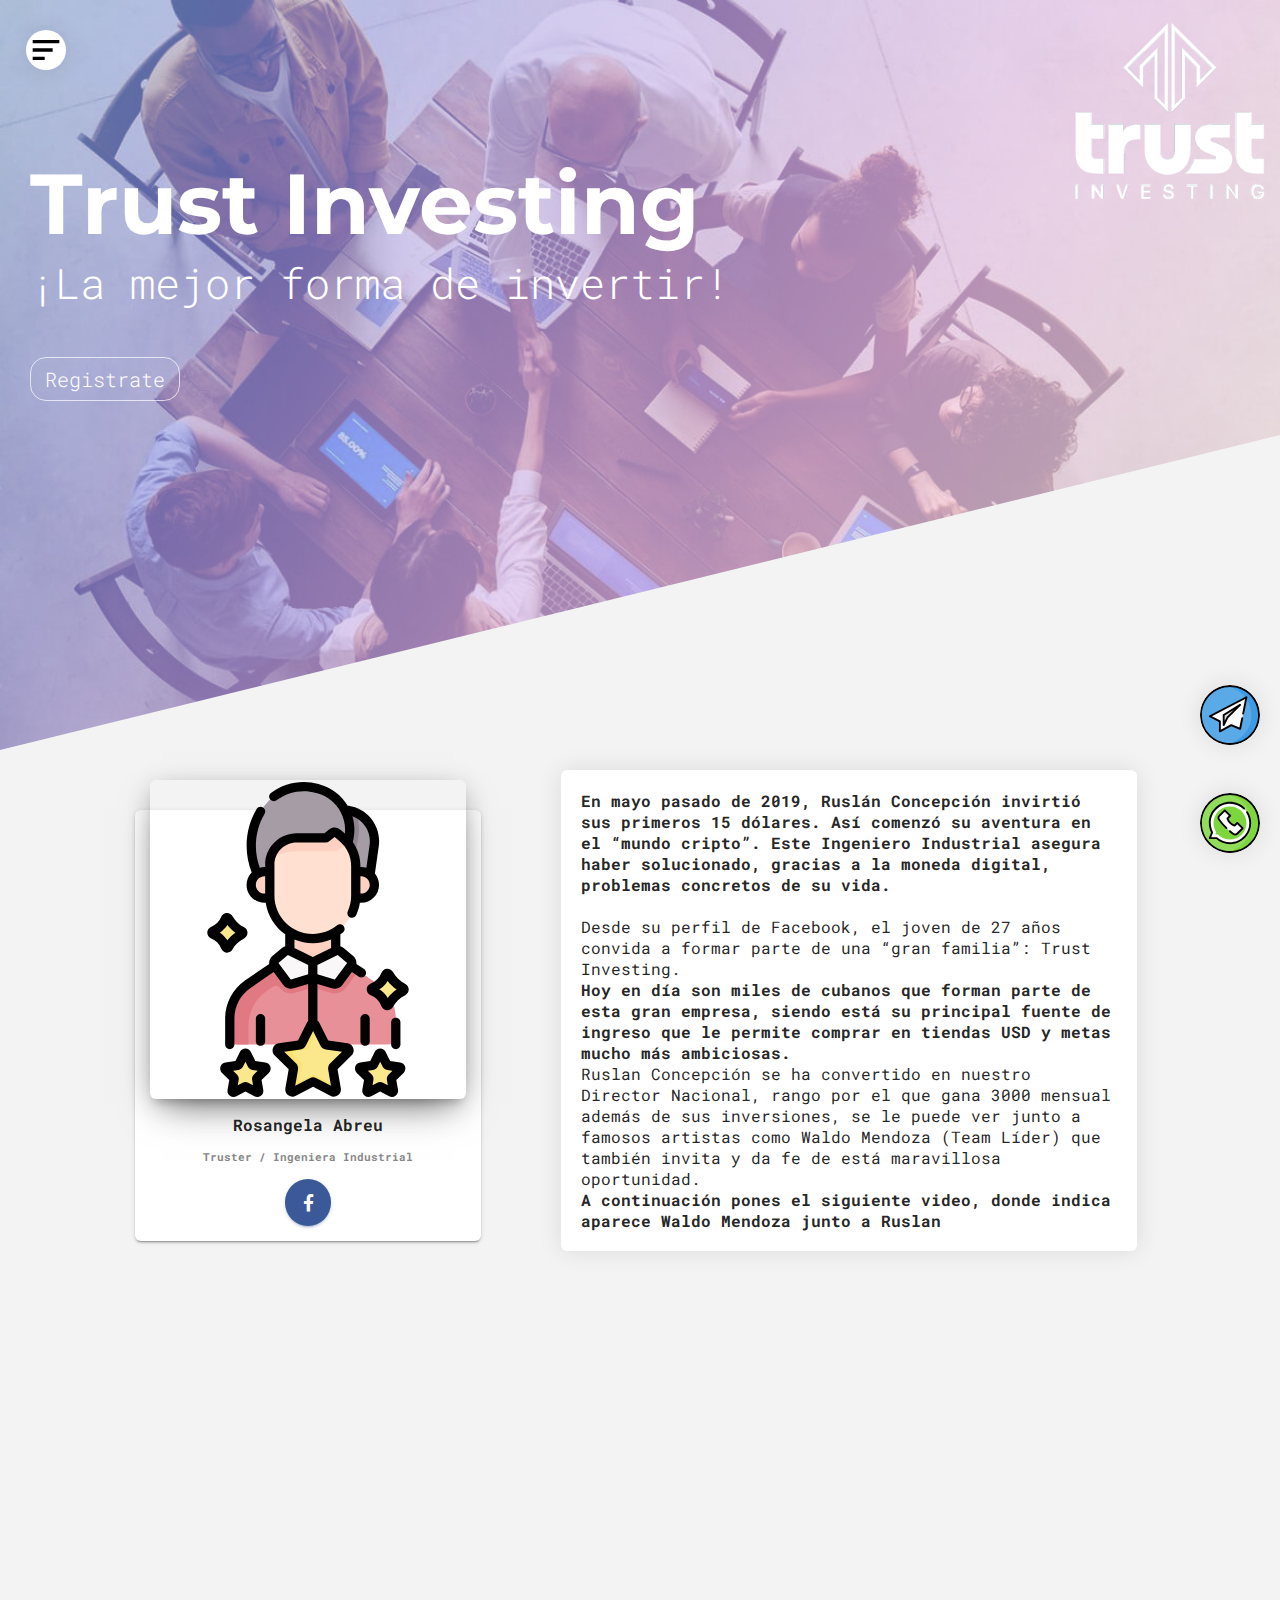
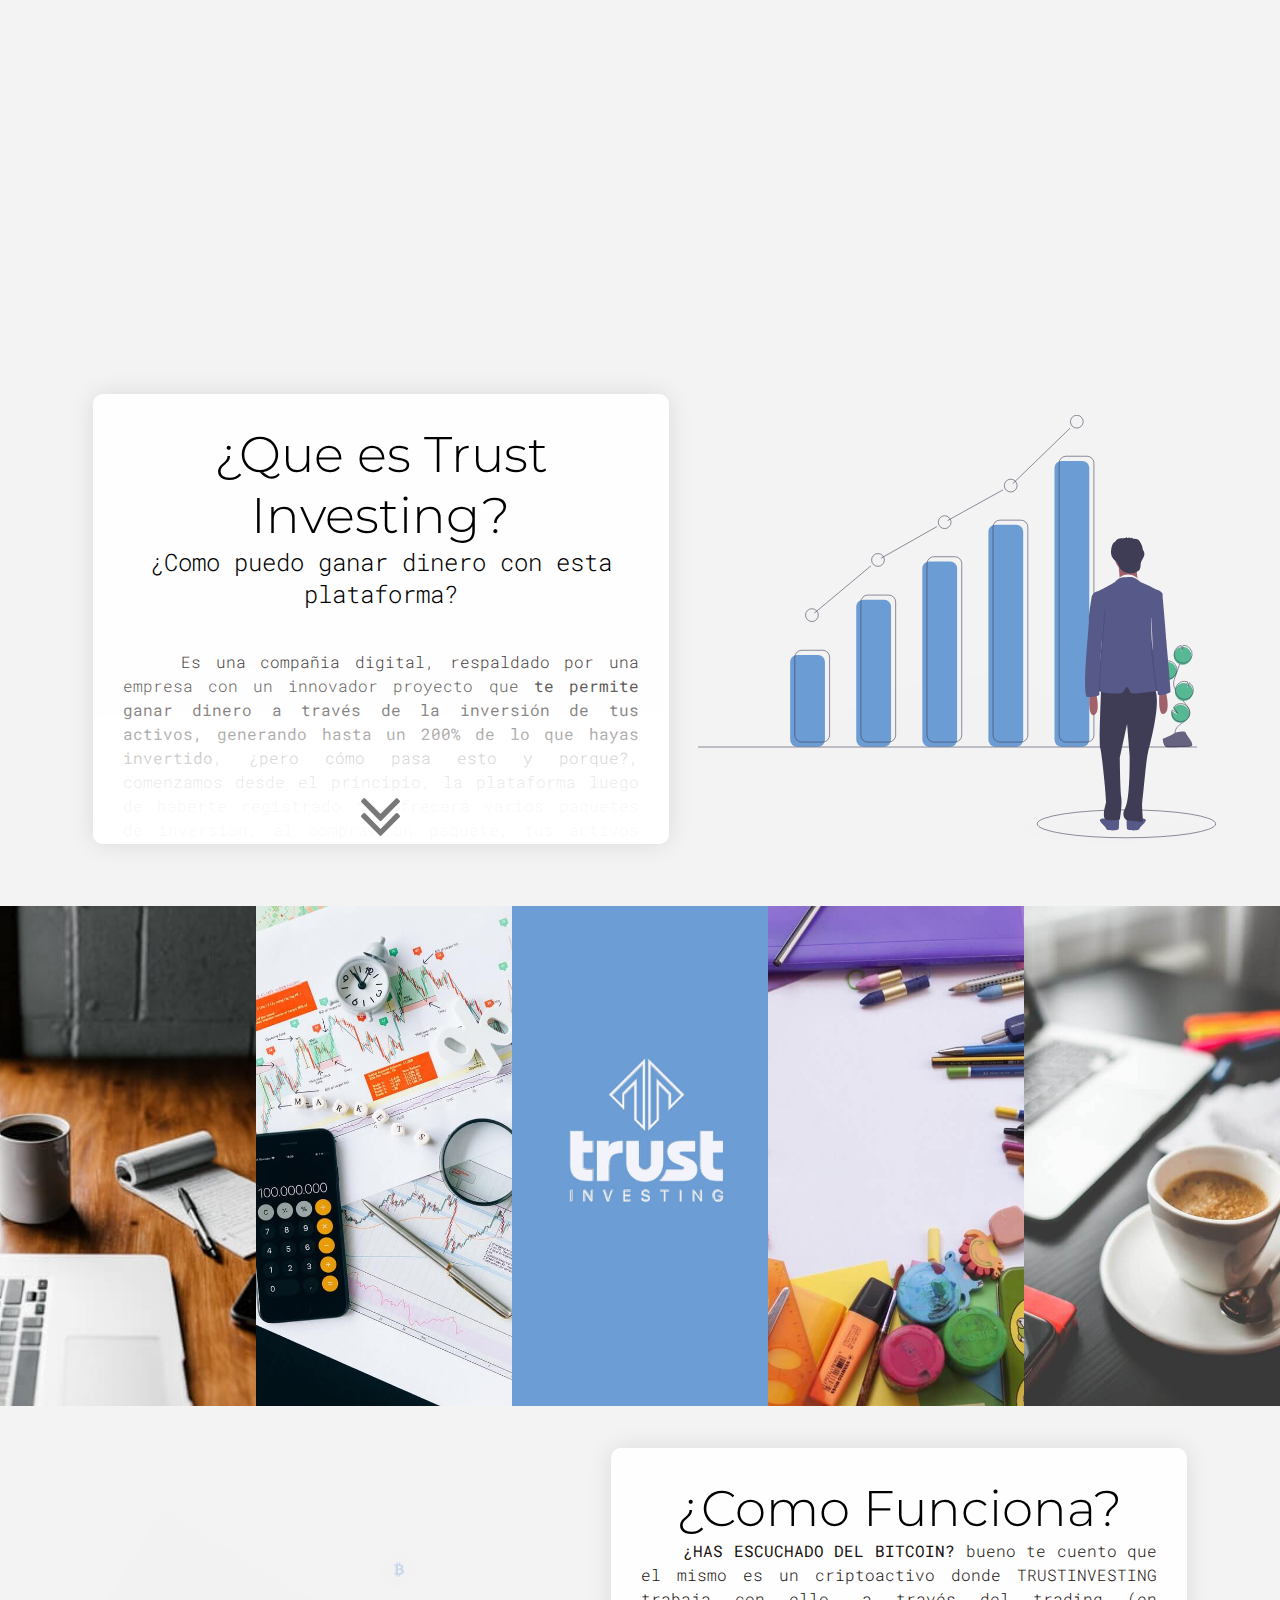
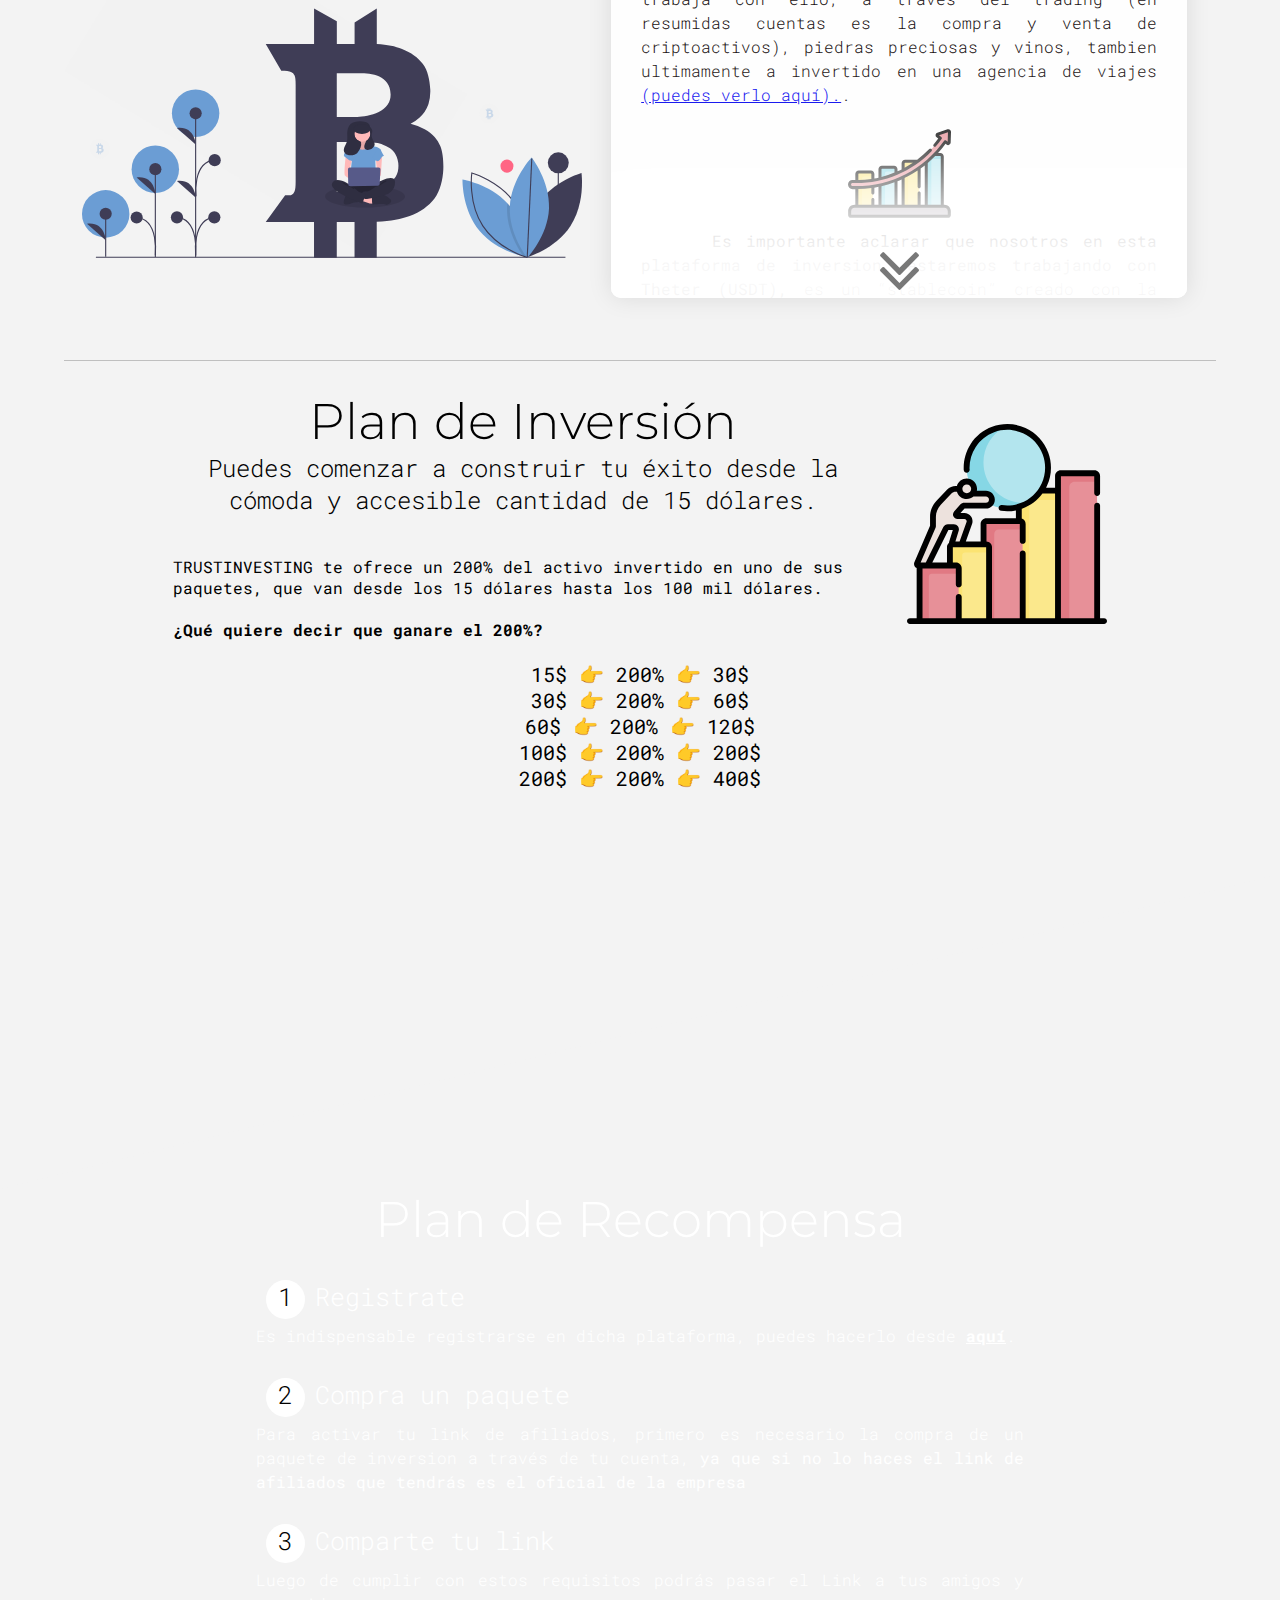
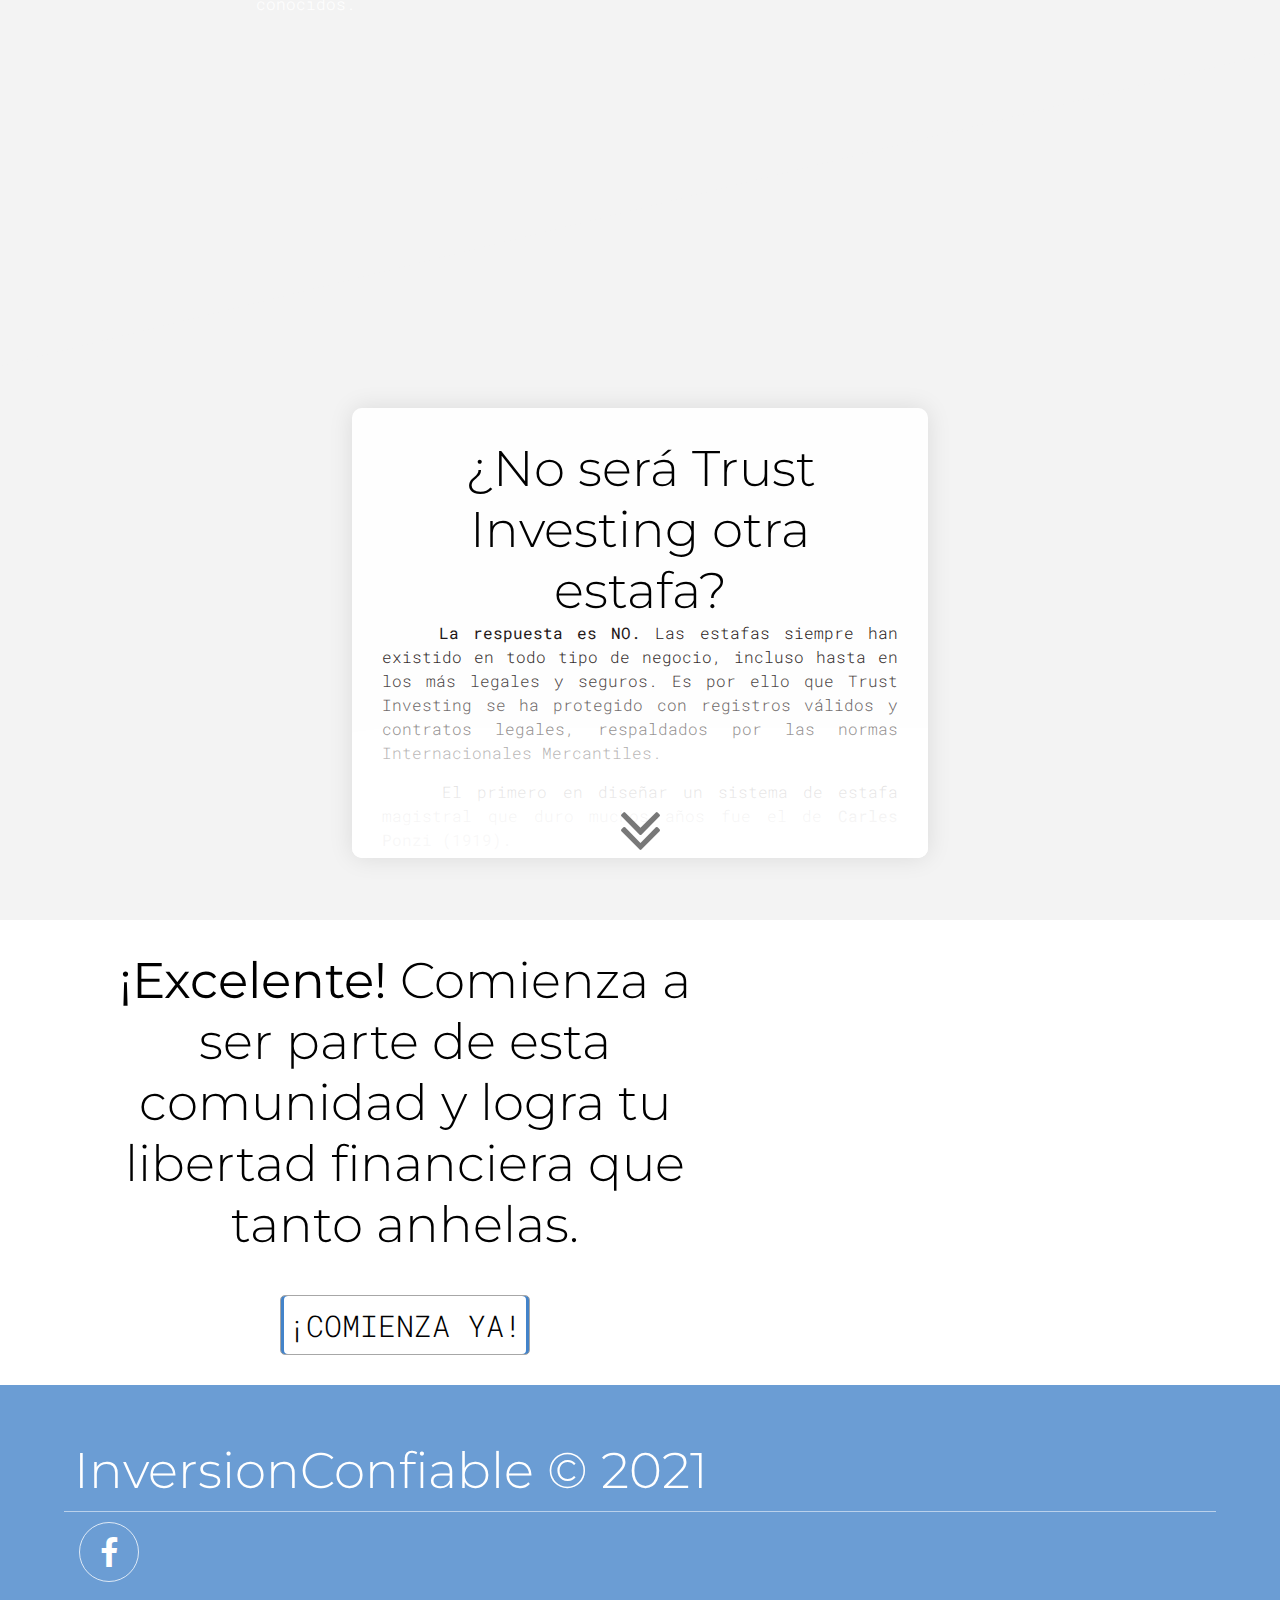
==== index.html @ 67f4e1a3 "mensje1" ====
<!DOCTYPE html>
<html lang="es">
<head>
    <meta charset="UTF-8">
    <meta name="viewport" content="width=device-width, initial-scale=1.0">
    <meta http-equiv="X-UA-Compatible" content="ie=edge">
    <meta name="description" content="TRUSTINVESTING es una compañia especializada en criptiactivos, con pagos confiables, rapidos y seguros.">
    <meta name="keywords" content="Que es TRUSTINVESTING, Como funciona, Como ganar con TRUSTINVESTING, Paquetes, Link de referencia, Recompensa, Afiliados, Registrarse en TRUSTINVESTING">
    <meta name="author" content="Samuel">
    <title>Que es TRUSTINVESTING|Como Funciona en este 2021|Planes y Servicios</title>
    <link rel="stylesheet" href="style/estilos.css">
    <link rel="stylesheet" href="style/fontello.css">
    <link rel="preconnect" href="https://fonts.gstatic.com">
    <link rel="stylesheet" href="style/fontello2.css">
</head>
<body>
    <header>
        <div class="what">
            <a href="https://api.whatsapp.com/send?phone=5358274447">
                <img src="Imagenes/whatsapp.svg" alt="" class="logo ">
            </a>
        </div>
        <div class="teleg">
            <a href="https://t.me/AngieRosi">
                <img src="Imagenes/telegram.svg" alt="" class="logo2 ">
            </a>
        </div>
        <nav class="menu-navegacion">
            <div class="contenido-navegacion">
                <a href="Quien-soy2/index.html" class="especial">¿Quien soy?<i class="icon-user edit"></i></a>
                <a href="Como-Registrarme-en-TrustInvesting/index.html">¿Como Registrarme en TrustInvesting?<i class="icon-login edit"></i></a>
                <a href="Plan Pasivo e Interes Compuesto/index.html">Plan Pasivo e Interes Compuesto <i class="icon-dollar edit"></i></a>
                <a href="Plan-De-Compensacion-y-Detalles/index.html">Plan de Compensación y Detalles <i class="icon-money edit"></i></a>
                <a href="Rango-o-Plan-de-Carreras/index.html">Rango o Plan de Carreras <i class="icon-child edit"></i></a>
                <a href="Como-comprar-un-paquete/index.html">Como comprar un paquete y retirar dinero<i class="icon-box edit"></i></a>
                <a href="Preguntas-Frecuentes/index.html">Preguntas Frecuentes <i class="icon-help edit"></i></a>
            </div>
        </nav>
        <img src="Imagenes/bx-menu-alt-left.svg" alt="" class="hamburguer">
        <div class="logo-investing">
            <img src="Imagenes/Logo_Trust_Investing.png" alt="" class="investing lazyload" loading="lazy">
        </div>
        <div class="textos">
            <h1 class="titulo">Trust Investing</h1>
            <h3 class="subtitulo">¡La mejor forma de invertir!</h3>
            <a href="https://trustinvesting.com/RosangelaAbreu/unete" class="boton">Registrate
            </a>
        </div>
        <div class="sesgoabajo"></div>
    </header>
    <main>
        <!-- PROFILE CARDS -->
        <div class="cards-7 section-gray">
            <div class="contenido-perfil">
                <div class="card card-profile">
                    <div class="card-image">
                        <a href="#"><img class="img" src="flaticon/role-model.svg"> </a>
                    </div>
                    <div class="table">
                        <h4>Rosangela Abreu</h4>
                        <h6 class="category text-gray">Truster / Ingeniera Industrial</h6>
                        <div class="ftr"><a href="https://www.facebook.com/rosangela.abreu.37266136" class="btn btn-just-icon btn-facebook btn-round"><i class="fa icon-facebook"></i></a></div>
                    </div>
                </div>
                <div class="cards-1">
                    <div class="card2 card-blog">
                        <div class="table">
                            <p>
                                <strong> En mayo pasado de 2019, Ruslán Concepción invirtió sus primeros 15 dólares. Así comenzó su aventura en el “mundo cripto”. Este Ingeniero Industrial asegura haber solucionado, gracias a la moneda digital, problemas concretos de su vida.</strong>
                                <br>
                                <br>
                                 Desde su perfil de Facebook, el joven de 27 años convida a formar parte de una “gran familia”: Trust Investing.
                                <br>
                                <strong>Hoy en día son miles de cubanos que forman parte de esta gran empresa, siendo está su principal fuente de ingreso que le permite comprar en tiendas USD y metas mucho más ambiciosas. </strong>
                                <br>
                                Ruslan Concepción se ha convertido en nuestro Director Nacional, rango por el que gana 3000 mensual además de sus inversiones, se le puede ver junto a famosos artistas como Waldo Mendoza (Team Líder) que también invita y da fe de está maravillosa oportunidad.
                                <br>
                                <b>A continuación pones el siguiente video, donde indica aparece Waldo Mendoza junto a Ruslan</b>
                            </p>
                        </div>
                    </div>
                </div>
            </div>
        </div>
        <iframe width="560" height="315" src="https://www.youtube.com/embed/cdb6HAQ-29Q" title="YouTube video player" frameborder="0" allow="accelerometer; autoplay; clipboard-write; encrypted-media; gyroscope; picture-in-picture" allowfullscreen class="video"></iframe>
        <br>
        <iframe width="560" height="315" src="https://www.youtube.com/embed/-MWetZzUrAw" title="YouTube video player" frameborder="0" allow="accelerometer; autoplay; clipboard-write; encrypted-media; gyroscope; picture-in-picture" allowfullscreen class="video"></iframe>
        <section class="acerca-de">
            <div class="sobreNosotros">
                <div class="contenedor sombra">
                    <div class="contenido">
                        <h2 class="sobre-nosotros">¿Que es Trust Investing?</h2>
                        <h3 class="slogan">¿Como puedo ganar dinero con esta plataforma?</h3>
                        <p class="parrafo">&nbsp;&nbsp;&nbsp;&nbsp;Es una compañia digital, respaldado por una empresa con un innovador proyecto que <strong>te permite ganar dinero a través de la inversión de tus activos, generando hasta un 200% de lo que hayas invertido</strong>, ¿pero cómo pasa esto y porque?, comenzamos desde el principio, la plataforma luego de haberte registrado te ofrecerá varios paquetes de inversion, al comprar un paquete, tus activos pasan a ser criptoactivos, los mismos son básicamente activos virtuales,<b>protegidos por criptografía</b>, presentes en los registros digitales, cuyas operaciones se ejecutan y almacenan en una red virtual, esto quiere decir que tus activos estarán seguros.</p>
                        <div class="imagen-coachin">
                            <img src="flaticon/trust.svg" alt="">
                        </div>
                        <p class="parrafo">&nbsp;&nbsp;&nbsp;&nbsp;Dichos activos surgió con necesidad de realizar pagos y transferencias entre personas naturales y jurídicas <b>sin pasar por un intermediario como lo son las instituciones bancarias, pagos rapidos, seguros, sin comisiones ni impuestos.</b></p>
                        <div class="sombra-interna"></div>
                    </div>
                    <div class="flecha">
                        <i class="icon-angle-double-down flecha-interna"></i>
                    </div>
                </div>
                    <img src="undraw/undraw_investing_7u74.svg" alt="" class="ilustracion lazyload" loading="lazy">
            </div>
        </section>
        <section class="galeria">
            <div class="imagenes none">
                <img src="Imagenes/1.jpg" alt="" loading="lazy" class="lazyload">
            </div>
            <div class="imagenes dnone">
                <img src="Imagenes/3.jpg" alt="" loading="lazy" class="lazyload">
            </div>
            <div class="imagenes">

                <img src="Imagenes/Investing(4).jpg" alt="" loading="lazy" class="lazyload">

            </div>
            <div class="imagenes dnone">
                <img src="Imagenes/4.jpeg" alt="" loading="lazy" class="lazyload">

            </div>
            <div class="imagenes none">
                <img src="Imagenes/5.jpeg" alt="" loading="lazy" class="lazyload">
            </div>

        </section>



        <section class="acerca-de">
            <div class="sobreNosotros">
                <img src="undraw/undraw_digital_currency_qpak.svg" alt="" class="ilustracion lazyload" loading="lazy">
                <div class="contenedor sombra">
                    <div class="contenido">
                        <h2 class="sobre-nosotros">¿Como Funciona?</h2>
                        <p class="parrafo">&nbsp;&nbsp;&nbsp;&nbsp;<b>¿HAS ESCUCHADO DEL BITCOIN?</b> bueno te cuento que el mismo es un criptoactivo donde TRUSTINVESTING trabaja con ello, a través del trading (en resumidas cuentas es la compra y venta de criptoactivos), piedras preciosas y vinos, tambien ultimamente a invertido en una agencia de viajes <a href="http://www.traveltrust.club/">(puedes verlo aquí).</a>.</p>
                        <div class="imagen-coachin">
                            <img src="flaticon/growth.svg" alt="">
                        </div>
                        <p class="parrafo"> &nbsp;&nbsp;&nbsp;&nbsp;<b> Es importante aclarar que nosotros en esta plataforma de inversion, estaremos trabajando con Theter (USDT),</b> es un “stablecoin” creado con la necesidad de tener una moneda virtual que tenga un valor <b>"fijo"</b> dentro de los criptoactivos, esto quiere decir que su valor no es volátil y no varía a través del tiempo a diferencia del Bitcoin, su valor equivale a un dólar en el mercado, donde “USDT” proviene de unir, USD (símbolo financiero del dólar) con T (de Theter), digamos de manera coloquial que es un “dólar virtual” y que el mismo nos permitirá manejar nuestra cuenta de TRUSTinvesting a través de la compra de paquetes y diferentes transacciones que hagamos en dicha cuenta. </p>
                        <p class="parrafo">&nbsp;&nbsp;&nbsp;<b>Es bastante simple obtener beneficios en este mercado digital, donde TRUSTINVESTING te facilitara el manejo de estas monedas.</b></p>
                        <div class="sombra-interna"></div>
                    </div>
                    <div class="flecha">
                        <i class="icon-angle-double-down flecha-interna"></i>
                    </div>
                </div>
            </div>
        </section>
        <section class="acerca-de">
            <div class="planDeInversion">
                <div class="contenedor">
                    <div class="descripcion">
                        <div class="contenido-plan-de-inversion">
                            <h2 class="sobre-nosotros">Plan de Inversión</h2>
                            <h3 class="slogan">Puedes comenzar a construir tu éxito desde la cómoda y accesible cantidad de 15 dólares.</h3>
                            <p>TRUSTINVESTING te ofrece un 200% del activo invertido en uno de sus paquetes, que van desde los 15 dólares hasta los 100 mil dólares.</p>
                            <br>
                            <p><strong>¿Qué quiere decir que ganare el 200%?</strong></p>
                            <br>
                        </div>
                        <div class="imagen-coachin">
                            <img src="flaticon/struggle.svg" alt="">
                        </div>
                    </div>
                    <div class="ganancia">
                        <ul>
                            <li>15$ 👉 200% 👉 30$ </li>
                            <li>30$ 👉 200% 👉 60$</li>
                            <li>60$ 👉 200% 👉 120$</li>
                            <li>100$ 👉 200% 👉 200$</li>
                            <li>200$ 👉 200% 👉 400$</li>
                        </ul>
                    </div>

                </div>
                <div class="imagen-inversion">
                    <img src="Imagenes/paquetes.jpg" alt="paquetes de TrustInvesting" loading="lazy" class="lazyload">
                </div>
             </div>
        </section>

        <section class="plan-recompensa">
            <div class="fondo" loading="lazy">
                <div class="sesgoarriba"></div>
                    <div class="contenedor">
                        <h2 class="sobre-nosotros">Plan de Recompensa</h2>
                        <div class="pasos">
                            <h3 class="subtitulo"><span>1</span>Registrate</h3>
                            <p class="parrafo"> Es indispensable registrarse en dicha plataforma, puedes hacerlo desde <a href="https://trustinvesting.com/RosangelaAbreu/unete">aquí</a>.</p>
                        </div>
                        <div class="pasos">
                            <h3 class="subtitulo"><span>2</span>Compra un paquete</h3>
                            <p class="parrafo">Para activar tu link de afiliados, primero es necesario la compra de un paquete de inversion a través de tu cuenta, <b>ya que si no lo haces el link de afiliados que tendrás es el oficial de la empresa</b></p>
                        </div>
                        <div class="pasos">
                            <h3 class="subtitulo"><span>3</span>Comparte tu link</h3>
                            <p class="parrafo">Luego de cumplir con estos requisitos podrás pasar el Link a tus amigos y conocidos.</p>
                        </div>
                    </div>
                <div class="sesgoabajo"></div>
            </div>
        </section>
        <section class="acerca-de">
            <div class="sobreNosotros">
                <div class="contenedor sombra">
                    <div class="contenido">
                        <h2 class="sobre-nosotros">¿No será Trust Investing otra estafa?</h2>
                        <p class="parrafo">&nbsp;&nbsp;&nbsp;&nbsp;<b>La respuesta es NO.</b> Las estafas siempre han existido en todo tipo de negocio, incluso hasta en los más legales y seguros. Es por ello que Trust Investing se ha protegido con registros válidos y contratos legales, respaldados por las normas Internacionales Mercantiles.</p>
                        <p class="parrafo">&nbsp;&nbsp;&nbsp;&nbsp;El primero en diseñar un sistema de estafa magistral que duro muchos años fue el de<strong> Carles Ponzi (1919).</strong></p>
                        <p class="parrafo">&nbsp;&nbsp;&nbsp;&nbsp;El segundo fraude a gran escala más famoso muy similar al primero fue el de Bernie Madoff (1990 hasta el 2007). De allí los famosos “esquemas ponzi”.</p>
                        <p class="parrafo">&nbsp;&nbsp;&nbsp;&nbsp;Seguramente escucharas en YouTube y algunas páginas web que Trust Investing es un “esquema Ponzi”, <strong>y es que la verdad, estas personas, o no están informadas, o utilizan el marketing para que su artículo publicado tenga más visitas,</strong> usan diferentes técnicas como el gap de la curiosidad (Ejemplo: “Será Trust Investing una estafa”) para luego <strong>decirle al público lo que quieren oír, ellos obtienen like, atención y tú te quedas sin un proyecto para lograr tu libertad financiera.</strong> </p>
                        <p class="parrafo">&nbsp;&nbsp;&nbsp;&nbsp;Y la verdad es que en su mayoría, estas personas que te cuentan esto <strong>no le han dado la oportunidad a Trust Investing o simplemente te quieren promocionar otro negocio.</strong></p>
                        <div class="sombra-interna"></div>
                    </div>
                    <div class="flecha">
                        <i class="icon-angle-double-down flecha-interna"></i>
                    </div>
                </div>
                <div class="contenidoIlustracion">
                    <img src="Imagenes/Trustinvesting (1) (1) (1).png" alt="" class="ilustracion2 lazyload" loading="lazy">
                </div>
            </div>
        </section>
        <section class="exito">
            <div class="texto-exito">
                <p> <b>¡Excelente!</b> Comienza a ser parte de esta comunidad y logra tu libertad financiera que tanto anhelas.</p>
                    <a href="https://trustinvesting.com/RosangelaAbreu/unete" class="boton">¡COMIENZA YA!</a>
            </div>
                <img src="Imagenes/exitoultimo.jpg" alt="" class="imagen-exito" loading="lazy">
        </section>
    </main>
    <footer>
        <div class="contenedor">
            <p class="copy">InversionConfiable &copy; 2021</p>
            <div class="sociales">
                <a class="icon-facebook" href="https://www.facebook.com/rosangela.abreu.37266136"></a>
            </div>
        </div>
    </footer>
    <script src="codigo/codigo.js"></script>
</body>
</html>
---- style/estilos.css ----
@import url('https://fonts.googleapis.com/css2?family=Montserrat:wght@100&family=Roboto+Mono:wght@300&display=swap');
:root{
    --primario:#6B9DD4;
    --secundario:#D46BD2;
    --terciario:#D4A26B;
    --cuaternario:#6BD46E;
    --titulos:'Montserrat';
    --cuerpo:'Roboto Mono';
}

* {
    margin: 0;
    padding: 0;
    box-sizing: border-box;
}
body {
    font-family: var(--cuerpo);
    font-size: 16px;
    background: rgb(243, 243, 243);
}
.what{
    width: 60px;
    height: 60px;
    border-radius: 50%;
    position: fixed;
    bottom: 3vh;
    right: 0;
    margin: 20px;
    background-size: cover;
    box-shadow: 0px 0px 25px rgba(0, 0, 0, 0.1);
    z-index: 10;
}
.logo{
    width: 100%;
    height: 100%;
    border-radius: 50%;

}
.video{
    display: block;
    margin: auto;
}
.teleg{
    width: 60px;
    height: 60px;
    border-radius: 50%;
    position: fixed;
    bottom: 15vh;

    right: 0px;
    margin: 20px;
    background-size: cover;
    box-shadow: 0px 0px 25px rgba(0, 0, 0, 0.1);
    z-index: 10;
}
.logo2{width: 100%;
    height: 100%;
    border-radius: 50%;
}
.hamburguer{
    position: fixed;
    top: 30px;
    left: 2%;
    background: #fff;
    width: 40px;
    height: 40px;
    cursor: pointer;
    border-radius: 50%;
    box-shadow: 0px 0px 25px rgba(0, 0, 0, 0.1);
    z-index: 10;
}

.menu-navegacion{
    position: fixed;
    bottom: 0;
    left: 0;
    width: 40vw;
    height: 100%;
    background: rgba(0, 0, 0, 0.829);
    display: flex;
    flex-direction: column;
    justify-content: center;
    align-items: center;
    transition: transform .3s ease-in-out;
    transform: translate(-110%);
    box-shadow: 0 0 6px rgba(0,0,0,.5);
    z-index: 10;

}
.edit{
    font-size: 40px;
    position: absolute;
    left: 17%;
}

.spread{
    transform: translate(0);
}
.contenido-navegacion{

  position: relative;
}
.menu-navegacion a{
    color:#fff;
    text-decoration: none;
    margin: 5px 0px 5px 30%;
    display: flex;
    align-items: center;
    margin-top: 10px;
    width: 60%;
    height: 50px;
    border-bottom: 1px solid rgba(255, 255, 255, 0.5) ;
}


/* Header */

header {

    width: 100%;
    height: 650px;
    background-image: url(../Imagenes/pexels-fauxels-3183197\ \(1\).jpg);
    background-attachment: fixed;
    background-size: cover;
    position: relative;
    overflow: hidden;
    color: #fff;
    text-align: left;
}
.logo-investing{
    width: 15%;
    height: auto;
    position: absolute;
    top: 0;
    right: 0;
    margin: 15px;
}
.investing{
    width: 100%;
    height: 100%;
    display: block;
    background-size: cover;
}
header .textos {
    margin: 152px 0 0 30px;
}
header .titulo {
    font-size: 85px;
    font-family: var(--titulos);
}
header .subtitulo {
    font-size: 42px;
    font-weight: 300;
    margin-bottom: 32px;
    font-family: var(--cuerpo);
}
header .boton {

        display: inline-block;
        padding: 8px;
        width: 150px;

        font-weight: 300;
        border: 1px solid rgba(255, 255, 255, 0.7);
        color: rgb(255, 255, 255);
        font-size: 20px;
        text-align: center;
        text-decoration: none;
        border-radius: 16px;
        margin-top: 15px;
        font-family: var(--cuerpo);

}
header .boton:hover{
    background: rgba(167, 167, 167, 0.226);
}
.sesgoabajo {
    z-index: 10;
    position: absolute;
    bottom: 0;
    left: 0;
    border-width: 0 0 35vh 100vw;
    border-style: solid;
    border-color: transparent transparent rgb(243, 243, 243) transparent;
}
.sesgoarriba {
    z-index: 10;
    position: absolute;
    top: 0;
    left: 0;
    border-width: 35vh 100vw 0 0;
    border-style: solid;
    border-color: rgb(243, 243, 243) transparent transparent transparent;
}

/*---------------------------------------------------------------------- /
PERFIL EN LA PRINCIPAL
----------------------------------------------------------------------- */
.section-gray {
    display: flex;
    width: 100%;
    justify-content: center;

}
.contenido-perfil{
    width: 90%;
    display: flex;
    align-items: center;
    flex-wrap: wrap;
    justify-content: space-evenly;
}
.card {
    display: inline-block;
    position: relative;
    width: 30%;
    margin-bottom: 30px;
    border-radius: 6px;
    color: rgba(0, 0, 0, 0.87);
    background: #fff;
    box-shadow: 0 2px 2px 0 rgba(0, 0, 0, 0.14), 0 3px 1px -2px rgba(0, 0, 0, 0.2), 0 1px 5px 0 rgba(0, 0, 0, 0.12);
}
.card .card-image {
    display: flex;
    position: relative;
    overflow: hidden;
    margin-left: 15px;
    margin-right: 15px;
    margin-top: -30px;
    border-radius: 6px;
    box-shadow: 0 16px 38px -12px rgba(0, 0, 0, 0.56), 0 4px 25px 0px rgba(0, 0, 0, 0.12), 0 8px 10px -5px rgba(0, 0, 0, 0.2);
}
.card .card-image img {
    width: 100%;
    height: 100%;
    border-radius: 6px;
    pointer-events: none;
    overflow: hidden;
    background-size: cover;
}
.card .card-image .card-caption {
    position: absolute;
    bottom: 15px;
    left: 15px;
    color: #fff;
    font-size: 1.3em;
    text-shadow: 0 2px 5px rgba(33, 33, 33, 0.5);
}
.card img {
    width: 100%;
    height: auto;
}
.table {
    margin-bottom: 0px;
}
.card .table {
    padding: 15px 30px;
}
.card [class*="table-"] {
    color: #FFFFFF;
    border-radius: 6px;
}
.card [class*="table-"] .card-caption a,
.card [class*="table-"] .card-caption,
.card [class*="table-"] .icon i {
    color: #FFFFFF;
}
.card [class*="table-"] .icon i {
    border-color: rgba(255, 255, 255, 0.25);
}
.card [class*="table-"] .ftr .stats,
.card [class*="table-"] .category,
.card [class*="table-"] .card-description {
    color: rgba(255, 255, 255, 0.8);
}
.card-profile {
    margin-top: 30px;
    text-align: center;
}
.category {
    margin: 15px 0;
}
.card-caption,
.card-caption a {
    color: #333;
    text-decoration: none;

}
.primero{
    font-size: 20px;
}
.card-caption {
    font-weight: 700;
    font-family: "Roboto Slab", "Times New Roman", serif;
}
.card-profile .btn-just-icon.btn-raised,
.card-testimonial .btn-just-icon.btn-raised {
    margin-left: 6px;
    margin-right: 6px;
}
.card-testimonial .card-description + .card-caption {
    margin-top: 30px;
}
.text-gray {
    color: #888;
}
.btn {
    display: inline-block;
    text-align: center;

    justify-content: center;


    cursor: pointer;
    -webkit-user-select: none;
    -moz-user-select: none;
    -ms-user-select: none;
    user-select: none;
    background-image: none;
    border: 1px solid transparent;
    border-radius: 4px;
}
.btn.btn-round,
.navbar .navbar-nav > li > a.btn.btn-round {
    border-radius: 30px;
}
.btn.btn-just-icon,
.navbar .navbar-nav > li > a.btn.btn-just-icon {
    font-size: 20px;
    padding: 12px 12px;
    line-height: 1em;
}
.btn.btn-just-icon i,
.navbar .navbar-nav > li > a.btn.btn-just-icon i {
    width: 20px;
}
/* facebook */
.btn.btn-facebook,
.navbar .navbar-nav > li > a.btn.btn-facebook {
    background-color: #3b5998;
    color: #fff;
    box-shadow: 0 2px 2px 0 rgba(59, 89, 152, 0.14), 0 3px 1px -2px rgba(59, 89, 152, 0.2), 0 1px 5px 0 rgba(59, 89, 152, 0.12);
}
.btn.btn-facebook:focus,
.btn.btn-facebook:active,
.btn.btn-facebook:hover {
    background-color: #3b5998;
    color: #fff;
    box-shadow: 0 14px 26px -12px rgba(59, 89, 152, 0.42), 0 4px 23px 0px rgba(0, 0, 0, 0.12), 0 8px 10px -5px rgba(59, 89, 152, 0.2);
}
.btn.btn-facebook.btn-simple,
.navbar .navbar-nav > li > a.btn.btn-facebook.btn-simple {
    color: #3b5998;
    background-color: transparent;
    box-shadow: none;
}
/*twitter*/
.btn.btn-twitter,
.navbar .navbar-nav > li > a.btn.btn-twitter {
    background-color: #55acee;
    color: #fff;
    box-shadow: 0 2px 2px 0 rgba(85, 172, 238, 0.14), 0 3px 1px -2px rgba(85, 172, 238, 0.2), 0 1px 5px 0 rgba(85, 172, 238, 0.12);
}
.btn.btn-twitter:focus,
.btn.btn-twitter:active,
.btn.btn-twitter:hover {
    background-color: #55acee;
    color: #fff;
    box-shadow: 0 14px 26px -12px rgba(85, 172, 238, 0.42), 0 4px 23px 0px rgba(0, 0, 0, 0.12), 0 8px 10px -5px rgba(85, 172, 238, 0.2);
}
.btn.btn-twitter.btn-simple,
.navbar .navbar-nav > li > a.btn.btn-twitter.btn-simple {
    color: #55acee;
    background-color: transparent;
    box-shadow: none;
}
/*google*/
.btn.btn-google,
.navbar .navbar-nav > li > a.btn.btn-google {
    background-color: #dd4b39;
    color: #fff;
    box-shadow: 0 2px 2px 0 rgba(221, 75, 57, 0.14), 0 3px 1px -2px rgba(221, 75, 57, 0.2), 0 1px 5px 0 rgba(221, 75, 57, 0.12);
}
.btn.btn-google:focus,
.btn.btn-google:active,
.btn.btn-google:hover {
    background-color: #dd4b39;
    color: #fff;
    box-shadow: 0 14px 26px -12px rgba(221, 75, 57, 0.42), 0 4px 23px 0px rgba(0, 0, 0, 0.12), 0 8px 10px -5px rgba(221, 75, 57, 0.2);
}
.btn.btn-google.btn-simple,
.navbar .navbar-nav > li > a.btn.btn-google.btn-simple {
    color: #dd4b39;
    background-color: transparent;
    box-shadow: none;
}
.fa {
    display: inline-block;
    margin: 0;
    text-align: center;
    font-size: 19px;
}
/*
dESCRIPCION DEL PATROCINADOR
*/
.card-description{
    font-weight: 300;
    color: #777;
}
.table {
    margin-bottom: 0px;
    width: 100%;
    padding: 20px;
}
.card-description{
    font-weight: 300;
    color: #777;
}
.card2 {
    display: inline-block;
    position: relative;
    width: 100%;
    margin-bottom: 30px;
    border-radius: 6px;
    color: rgba(0, 0, 0, 0.87);
    background: #fff;
    box-shadow: 0px 0px 25px rgba(0, 0, 0, 0.1);
}
.cards-1{
    margin: 20px 8px;
    width: 50%;
}
/*TERMINA EL PERFIL EN EL BODY*/

/*¿Que es TrustInvesting*//* Main */
.contenedor {
    width: 90%;
    max-width: 1000px;
    margin: auto;
    overflow: hidden;
    margin-bottom: 20px;

}
.sombra{
    box-shadow: 0px 0px 25px rgba(0, 0, 0, 0.1) ;
    border-radius: 10px;
    background: rgba(255, 255, 255, 0.911);
    position: relative;
    height: 450px;

    transition: height .5s ;

}
.contenido{
    padding: 30px;
}
.sombra-interna{
    width: 100%;
    bottom: 0;
    position: absolute;
    height: 0px;
    background: rgba(0, 0, 0, 0.925);
    box-shadow: 0px -20px 110px 110px rgb(255, 255, 255) ;
    transition: transform 1s;


}
.flecha{
    position: absolute;
    bottom: 5px;
    width: 100%;
    height: 70px;
    text-align: center;
    background-size: cover;
    overflow: hidden;
    display: inline-block;

    cursor: pointer;


}
.flecha-interna{
    width: 100%;
    height: 100%;
    display: inline-block;
    cursor: pointer;
    transition: transform .5s;
    font-size: 70px;
    color: rgba(54, 54, 54, 0.671);
}
.sombraDespues{
    height: 1000px;

}
.sombra-internaDespues{
    display:none;
    transition-duration: 1s;
}
.flechaDespues{
    transform: rotate(180deg)
}
.container{
    width: 95%;
    max-width: 1000px;
    margin: auto;
    overflow: hidden;
    margin-bottom: 20px;

}
.acerca-de{
    width: 90%;
    justify-content: center;

    margin: 42px auto ;

}
.ilustracion{
    width:45%;

}

.contenidoIlustracion{
    width: 51%;
    display: block;
    margin: auto;
}

.ilustracion2{
    width: 100%;
    display: flex;
    justify-content: center;
    align-items: center;
    border-radius: 10px;
    box-shadow: 0px 0px 25px rgba(0, 0, 0, 0.1);
}
.sobreNosotros{
    display: flex;
    justify-content: space-evenly;
    flex-wrap: wrap;
    align-items: center;

}
.sobreNosotros2{
    display: flex;
    flex-direction: column ;



}
.sobreNosotros .contenedor{
    width: 50%;

}
.sobreNosotros2 .contenedor{
    width: 50%;
}
.sobre-nosotros {
    text-align: center;
    font-size: 50px;

    font-weight: 300;
    font-family: var(--titulos);

}
.slogan {
    font-size: 24px;
    font-weight: 300;
    text-align: center;
    margin-bottom: 40px;
}
.titulo2{
    margin-bottom: 40px;
}
.parrafo {

    font-weight: 300;
    text-align: justify;
    line-height: 24px;
    color: rgb(24, 16, 16);
    font-family: var(--cuerpo);
    margin-bottom: 15px;

}
.galeria {
    width: 100%;
    height: 500px;
    overflow: hidden;
    display: flex;
    position: relative;
    flex-wrap: wrap;
    z-index: -1;
}
.imagenes {
    width: 20%;
    height: 500px;
    overflow: hidden;

    background-size: cover;
    background-position: 20% 20%;


    position: relative;
}
.imagenes img {
    width: 100%;
    height: 100%;
    object-fit: cover;
    object-position: 53%;
}
.acerca-de .planDeInversion{
    padding-top: 30px;
    border-top: 1px rgba(143, 143, 143, 0.514) solid;
    display:flex;
    flex-direction: column;
    align-items: center;
    margin: auto;
}
.ganancia{
    width: 100%;
    text-align: center;
    font-size: 20px;
}
.imagen-coachin{
    width: 20%;
    background-size: cover;
}
.imagen-coachin img{
    width: 100%;
    height: 100%;
}
.contenido .imagen-coachin{
    text-align: center;
    margin: auto;
    display: block;
    justify-content: center;
}
.contenido .imagen-coachin img{
    width: 100%;
    height: 100%;

}
.descripcion{
    display: flex;
    align-items: center;
    flex-wrap: wrap;
    width: 100%;
    justify-content: space-evenly;

}
.contenido-plan-de-inversion{
    width: 70%;
}
.imagen-inversion{
    width: 80%;

}
.imagen-inversion img{
    background-size: cover;
    overflow: hidden;
    width: 100%;
    height: 100%;
    box-shadow: 0px 0px 25px rgba(0, 0, 0, 0.1) ;
}
.contenedor-sobre-nosotros{
    flex-direction: column;
    justify-content: center;
    align-items:center;
}
.fondo{
    background: var(--primario);
    padding: 35vh 0;

    background: -webkit-linear-gradient(to bottom, #6b9ed4cc, rgba(54, 59, 68, 0.603)), url(../Imagenes/trading.jpg);  /* Chrome 10-25, Safari 5.1-6 */
    background: linear-gradient(to bottom, #6b9ed4cc, rgba(54, 59, 68, 0.603)), url(../Imagenes/trading.jpg);
    background-attachment: fixed;
    background-size: cover;
    position: relative;

    overflow: hidden;
    color: #fff;
    text-align: left;
}
.plan-recompensa{
    z-index: -1;
}
.plan-recompensa .sesgoarriba,.sesgoabajo{
    z-index: 0;
}
.plan-recompensa .contenedor{
    z-index: -1;
    width: 60%;
    max-width: none;
    color: #fff;
}
.plan-recompensa .contenedor .parrafo{
    color: #fff;
}
.plan-recompensa .parrafo a{
    font-weight: bold;
    color: #fff;

}
.plan-recompensa .contenedor span{
    background: rgb(255, 255, 255);
    color: rgb(0, 0, 0);
    border-radius: 50%;
    display: inline-block;
    text-align: center;
    width: 39px;
    height: 39px;
    padding: auto 5px;
    margin: 0 10px 0 5px;
}
.plan-recompensa .subtitulo{
    font-size: 25px;
    font-weight: 300;
    margin-bottom: 32px;
    font-family: var(--cuerpo);
}
.pasos{
    margin-top: 30px ;
}
.pasos .subtitulo{
    margin: 5px;
    padding: 0;
}
.exito{
    padding: 30px 0px;
    background: white;


    display: flex;
    justify-content: space-evenly;
    align-items: center;
    flex-wrap:wrap ;


}
.exito .texto-exito{
  font-size: 50px;
  text-align: center;
  font-weight: 300;
  font-family: var(--titulos);
  width: 50%;


}
.exito .texto-exito p{
    margin-bottom: 40px;

}
.imagen-exito{
    width: 30%;
}
.texto-exito .boton{
    font-family: var(--cuerpo);
    font-size: 30px;
    text-align: center;
    text-decoration: none;
    font-weight: 300;
    display: flex;
    align-items: center;
    justify-content: center ;
    margin: auto;
    padding: 5px;
    width: 250px;
    height: 60px;
    text-align: center;
    border-radius: 5px;
    border: 1px solid #46464679;


    margin-top: 15px;
    color: rgb(0, 0, 0);
    transition: all 1s;
    box-shadow: 3px 0 #4383C9 inset,
                -3px 0 #4383C9 inset ;
}
.texto-exito .boton:hover{
    color: #fff;
    box-shadow: 250px 0 #4383C9 inset,
                -250px 0 #4383C9 inset ;
    border:none;

}

/* Footer */
footer{
    background: var(--primario);
    font-family: var(--titulos);
    width: 100%;
    padding: 0.1px;
    height: 300px;

    padding-top: 5vh;

}
footer .contenedor{
    max-width: none;
    width: 100%;

    display: flex;
    flex-wrap: wrap;
    padding-bottom: 25px;
}
.copy{
     font-size: 50px;
     font-weight: 300;
     padding: 10px;
     border-bottom: 1px solid rgba(255, 255, 255, 0.534);
     width: 90%;
     margin: auto;

     color: #fff;

 }
 .sociales{
     width: 95%;
     text-align: initial;
     font-size: 32px;
     margin-left: 5% ;
     display: flex;
     margin-top: 10px;


 }
 .sociales a{

     text-decoration: none;
     color: #fff;

     width: 60px;
     height: 60px;
     line-height: 50px;
     text-align: center;
     margin-left: 15px;
     border: 1px solid rgba(255, 255, 255, 0.774);

     border-radius: 50%;
     line-height: 60px;

 }
 .sociales a:hover{
    color: #4383C9;
    background: rgba(255, 255, 255, 0.856);


 }






 /*rESPONSIVE*/
 @media screen and (max-width:1100px){
     .sombraDespues{
         height: 1100px;
     }

 }
@media screen and (max-width:900px){

    /*Menu Navegación*/
    .menu-navegacion{
        width: 50%;
    }
    .edit{
        font-size: 20px;


    }
    .menu-navegacion a{
        font-size: 14px;
        margin-left: 25%;
        margin-top: 0;

    }
    .contenido-navegacion{
        margin-top: 0px;
    }

    .sobreNosotros .ilustracion{
        width:55%;
    }
    .sobreNosotros .contenedor{
        width: 95%;
    }

    .sobre-nosotros{
        margin-bottom: 20px;
    }


    .plan-recompensa .contenedor{
        width: 70%;
    }
    .contenidoIlustracion{
        width: 80%;
    }



   .exito .texto-exito{
       font-size: 30px;
       width: 30%;
   }

.texto-exito .boton{

    font-size: 20px;

    width: 180px;
    height: 40px;



}
}

@media screen and (max-width:750px){
    .sobre-nosotros{
        font-size: 50px;
    }
    .ilustracion{
        margin-bottom: 20px;
    }

}

@media screen and (max-width:600px){
    .sombraDespues{
        height: 1200px;
    }
}

@media screen and (max-width:670px){

    /*Menu navegacion*/
    .menu-navegacion{
        width: 70%;
    }

    /*Card Profile*/
    .card{
        width: 80%;
    }

    .cards-1{
        width: 90%;
    }

    /*Plan de Inversion*/
    .imagen-coachin{
        width: 50%;
    }
    .contenido-plan-de-inversion{
        width: 80%;
    }

    .none{
        display:none ;
    }
    .imagenes{
        width: 33.3%;
    }
    .pasos .subtitulo{
        font-size: 20px ;
    }
}

@media screen and (max-width:550px){
    /*Menu Navegacion*/

    .menu-navegacion{
        width: 100%;
    }
    .what{
        width: 45px;
        height: 45px;
    }
    .teleg{
        bottom: 12vh;
        width: 45px;
        height: 45px;
    }
    header .titulo{
        font-size: 50px;
    }
    header .subtitulo{
        font-size: 25px;
    }
    header .boton{
        font-size: 13px;
        width: 100px;
    }

    .sobre-nosotros{
        font-size:30px;
    }
    .slogan{
        font-size: 20px;
    }
    .contenidoIlustracion{
        width: 90%;
    }

    .exito .texto-exito{
        font-size: 20px;
        width: 30%;
    }

    .texto-exito .boton{
        font-size: 15px;
        width: 160px;
        height: 30px;
    }
    .copy{
        text-align: center;
        font-size: 35px;

    }

    .sobreNosotros .ilustracion{
        width: 80%;
    }



}
@media screen and (max-width:470px){
    .sombraDespues{
        height: 1350px;
    }
}

@media screen and (max-width:415px){
    .texto-exito .boton{
        font-size: 13px;
        width: 130px;
        height: 25px;
    }
    .exito .texto-exito{
        font-size: 15px;
    }
    .contenidoIlustracion{
        width: 100%;
    }
    .plan-recompensa .contenedor span{
        width: 30px;
        height: 30px;
        padding: auto 3px;
    }
}
@media screen and (max-width:395px){
    .sombraDespues{
        height: 1400px;
    }
}
@media screen and (max-width:385px){
    .sombraDespues{
        height: 1500px;
    }
}
@media screen and (max-width:375px){
    .sombraDespues{
        height: 1550px;
    }
}
@media screen and (max-width:365px){
    header .titulo{
        font-size: 40px;
    }
    header .subtitulo{
        font-size: 20px;
    }
    .dnone{
        display: none;
    }
    .sombraDespues{
        height: 1650px;
    }
    .imagenes{
        width: 100%;
        height: 500px;
    }
    .copy{
        font-size: 25px;
    }
}

@media screen and (max-width:325px){
    .imagen-exito{
        display: none;
    }
    .video{
        width: 400px;
        height: 246px;
    }
    .exito .texto-exito{
        width: 90%;
    }
    .sombraDespues{
        height: 1750px;
    }
}
@media screen and (max-width:310px){
    .sombraDespues{
        height: 2050px;
    }
}
@media screen and (max-width:275px){
    .sombraDespues{
        height: 2150px;

    }
}
@media screen and (max-width:270px){
    .sombraDespues{
        height: 2270px;
    }

}
@media screen and (max-width:260px){
    .menu-navegacion a{
        margin-top: 9px;
        margin-bottom: 1px;
    }


    header{
        height: 600px;
    }
    .sociales{
        flex-direction: column;
    }
    .sombraDespues{
        height: 2470px;
    }

}


/*Responsive Height*/


@media screen and (min-height:730px){
    header{
      height: 750px;
    }
}
@media screen and (min-height:1000px){
    header{
        height: 800px;
    }
}
@media screen and (min-height:1000px){
    header{
        height: 900px;
    }
    .galeria .sesgoarriba,.galeria .sesgoabajo{
        display: none;
    }
}
@media screen and (max-height:550px){
    .teleg{
        bottom: 15vh;
    }
}
@media screen and (max-height:460px){
    /*Menu Navegacion*/
    .menu-navegacion a{
        margin-top: 5px;
        padding-bottom: 5px;
        font-size: 15px;
        height: auto;

    }
    .edit{
        font-size: 20px;
    }
    .teleg{
        bottom: 17vh;
    }
}

@media screen and (max-height:315px){
    .menu-navegacion a{
        font-size: 12px;
    }
    .edit{
        font-size: 12px;
    }
    .teleg{
        bottom: 20vh;

    }

}
@media screen and (max-height:290px){
    .menu-navegacion a{
        font-size: 12px;
        margin-top: 0;
        padding-bottom: 0;
    }
    .edit{
        font-size: 12px;
    }
    .teleg{
        bottom: 25vh;

    }

}
---- style/fontello.css ----
@font-face {
  font-family: 'fontello';
  src: url('../font/fontello.eot?52888854');
  src: url('../font/fontello.eot?52888854#iefix') format('embedded-opentype'),
       url('../font/fontello.woff2?52888854') format('woff2'),
       url('../font/fontello.woff?52888854') format('woff'),
       url('../font/fontello.ttf?52888854') format('truetype'),
       url('../font/fontello.svg?52888854#fontello') format('svg');
  font-weight: normal;
  font-style: normal;
}
/* Chrome hack: SVG is rendered more smooth in Windozze. 100% magic, uncomment if you need it. */
/* Note, that will break hinting! In other OS-es font will be not as sharp as it could be */
/*
@media screen and (-webkit-min-device-pixel-ratio:0) {
  @font-face {
    font-family: 'fontello';
    src: url('../font/fontello.svg?52888854#fontello') format('svg');
  }
}
*/
 
 [class^="icon-"]:before, [class*=" icon-"]:before {
  font-family: "fontello";
  font-style: normal;
  font-weight: normal;
 
 
  display: inline-block;
  text-decoration: inherit;
  width: 1em;
 
  text-align: center;
  /* opacity: .8; */
 
  /* For safety - reset parent styles, that can break glyph codes*/
  font-variant: normal;
  text-transform: none;
 
  /* fix buttons height, for twitter bootstrap */
  line-height: 1em;
 
  /* Animation center compensation - margins should be symmetric */
  /* remove if not needed */

 
  /* you can be more comfortable with increased icons size */
  /* font-size: 120%; */
 
  /* Font smoothing. That was taken from TWBS */
  -webkit-font-smoothing: antialiased;
  -moz-osx-font-smoothing: grayscale;
 
  /* Uncomment for 3D effect */
  /* text-shadow: 1px 1px 1px rgba(127, 127, 127, 0.3); */
}
 
.icon-twitter:before { content: '\f099'; } /* '' */
.icon-facebook:before { content: '\f09a'; } /* '' */
.icon-youtube-play:before { content: '\f16a'; } /* '' */
.icon-instagram:before { content: '\f16d'; } /* '' */
---- style/fontello2.css ----
@font-face {
  font-family: 'fontello';
  src: url('../font/font2/fontello.eot?53498710');
  src: url('../font/font2/fontello.eot?53498710#iefix') format('embedded-opentype'),
       url('../font/font2/fontello.woff2?53498710') format('woff2'),
       url('../font/font2/fontello.woff?53498710') format('woff'),
       url('../font/font2/fontello.ttf?53498710') format('truetype'),
       url('../font/font2/fontello.svg?53498710#fontello') format('svg');
  font-weight: normal;
  font-style: normal;
}
/* Chrome hack: SVG is rendered more smooth in Windozze. 100% magic, uncomment if you need it. */
/* Note, that will break hinting! In other OS-es font will be not as sharp as it could be */
/*
@media screen and (-webkit-min-device-pixel-ratio:0) {
  @font-face {
    font-family: 'fontello';
    src: url('../font/fontello.svg?53498710#fontello') format('svg');
  }
}
*/
 
 [class^="icon-"]:before, [class*=" icon-"]:before {
  font-family: "fontello";
  font-style: normal;
  font-weight: normal;
  speak: never;
 
  display: inline-block;
  text-decoration: inherit;
  width: 1em;
  text-align: center;
  /* opacity: .8; */
 
  /* For safety - reset parent styles, that can break glyph codes*/
  font-variant: normal;
  text-transform: none;
 
  /* fix buttons height, for twitter bootstrap */
  line-height: 1em;
 
  /* Animation center compensation - margins should be symmetric */
  /* remove if not needed */
 
  /* you can be more comfortable with increased icons size */
  /* font-size: 120%; */
 
  /* Font smoothing. That was taken from TWBS */
  -webkit-font-smoothing: antialiased;
  -moz-osx-font-smoothing: grayscale;
 
  /* Uncomment for 3D effect */
  /* text-shadow: 1px 1px 1px rgba(127, 127, 127, 0.3); */
}
 
.icon-user:before { content: '\e800'; } /* '' */
.icon-money:before { content: '\e801'; } /* '' */
.icon-dollar:before { content: '\e802'; } /* '' */
.icon-users:before { content: '\e803'; } /* '' */
.icon-tools:before { content: '\e804'; } /* '' */
.icon-help:before { content: '\e805'; } /* '' */
.icon-box:before { content: '\e806'; } /* '' */
.icon-login:before { content: '\f02c'; } /* '' */
.icon-angle-double-down:before { content: '\f103'; } /* '' */
.icon-child:before { content: '\f1ae'; } /* '' */
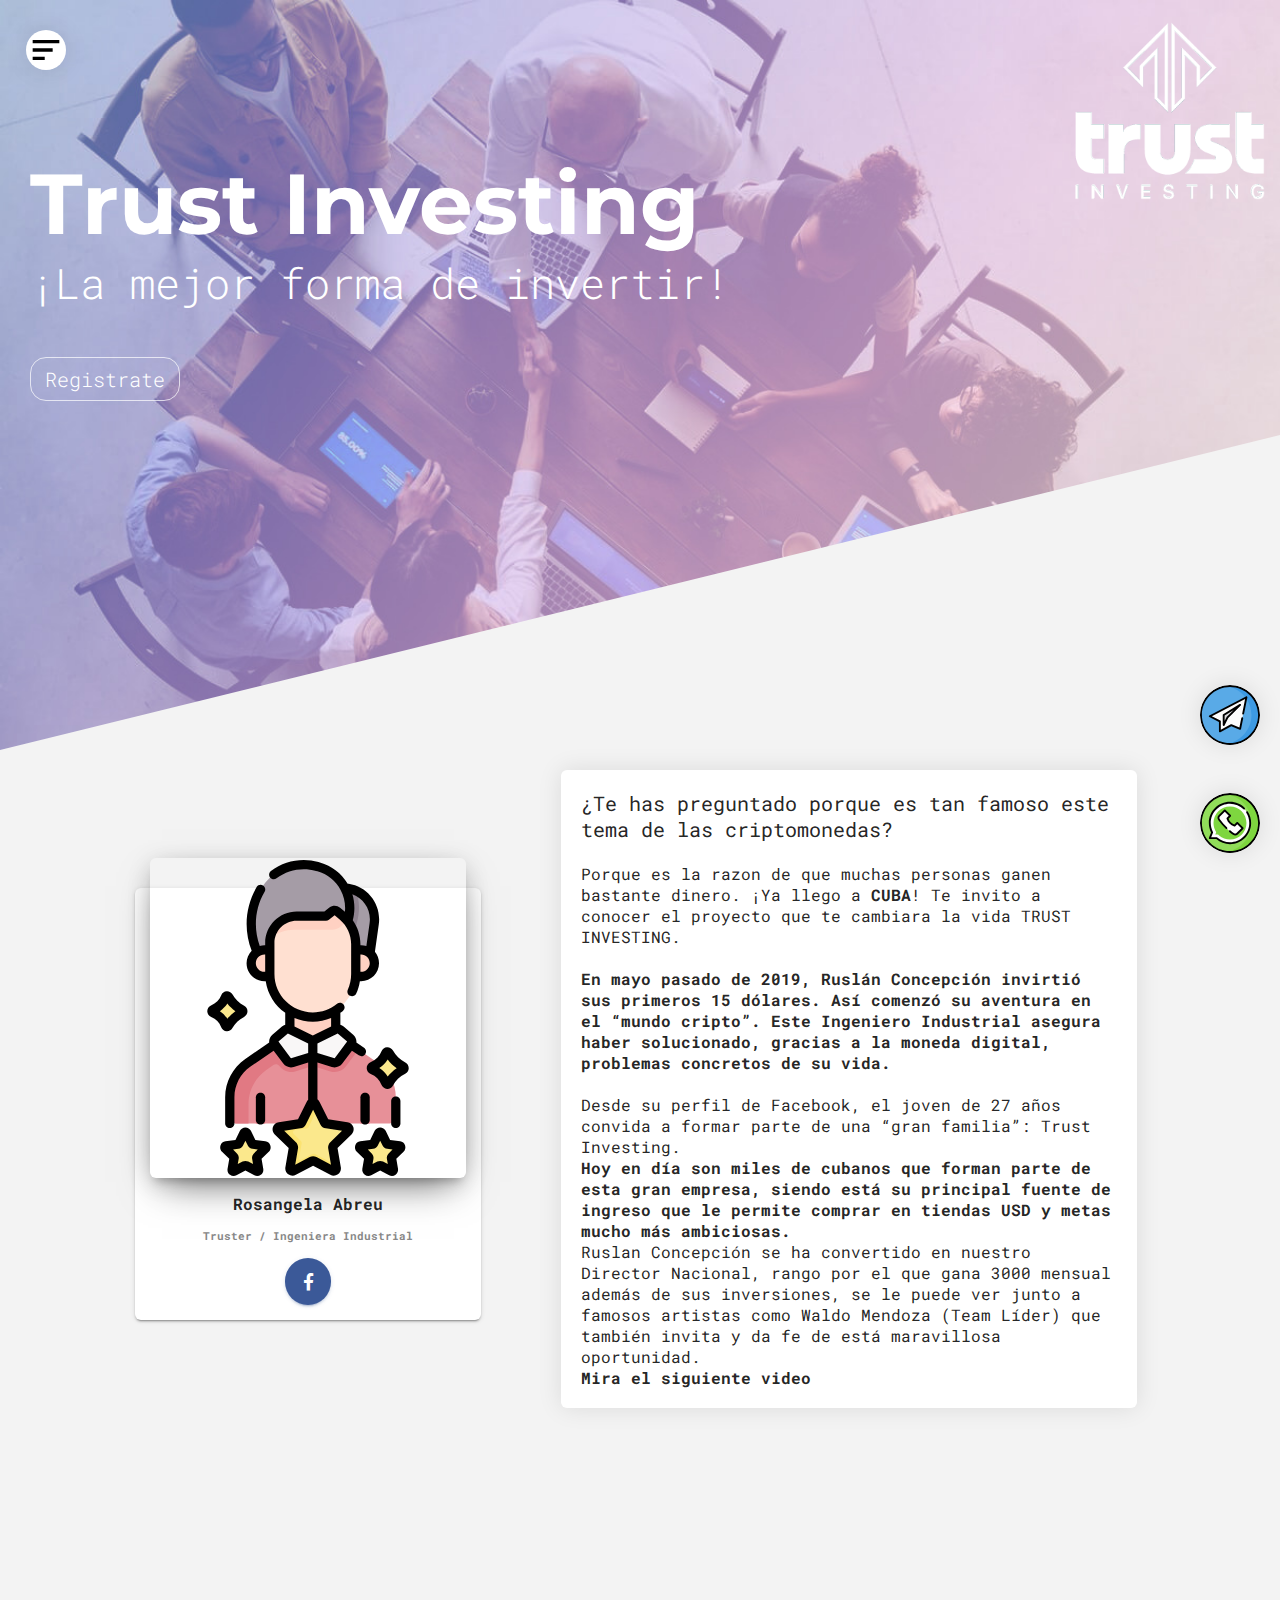
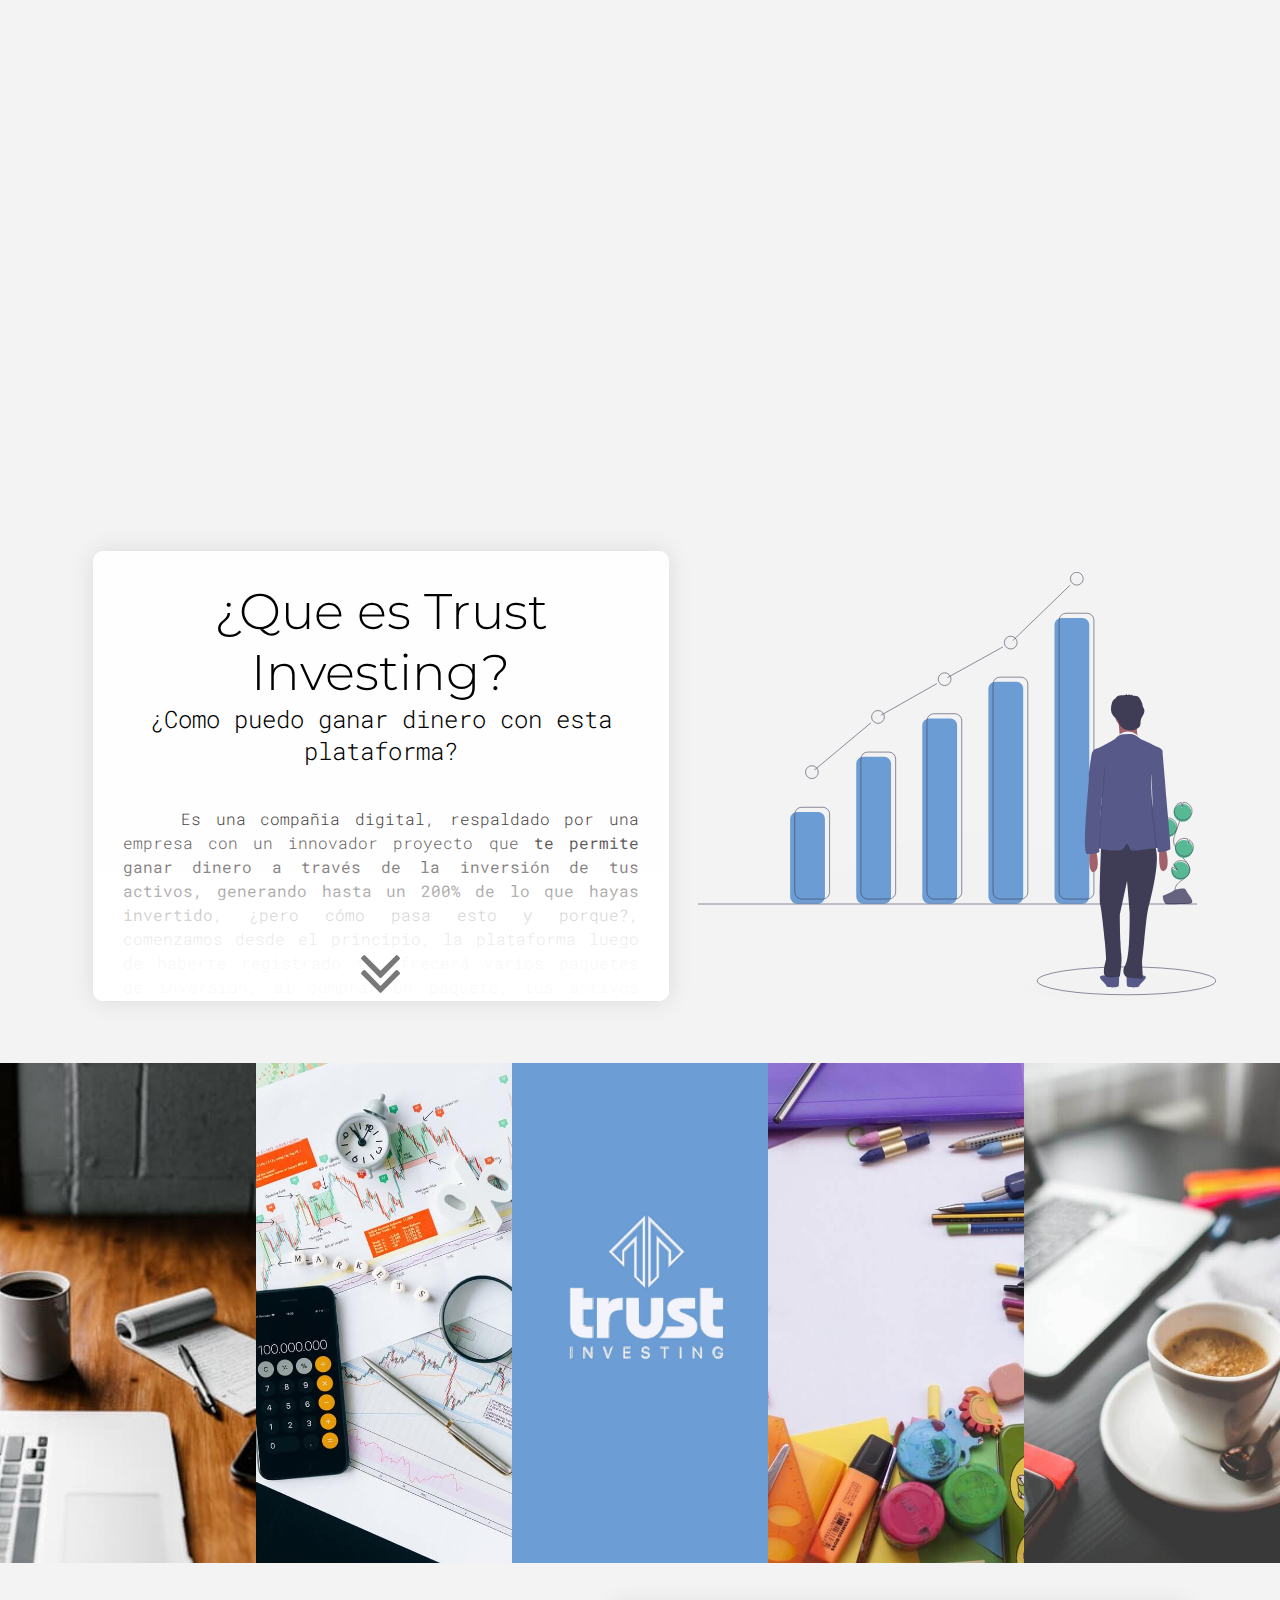
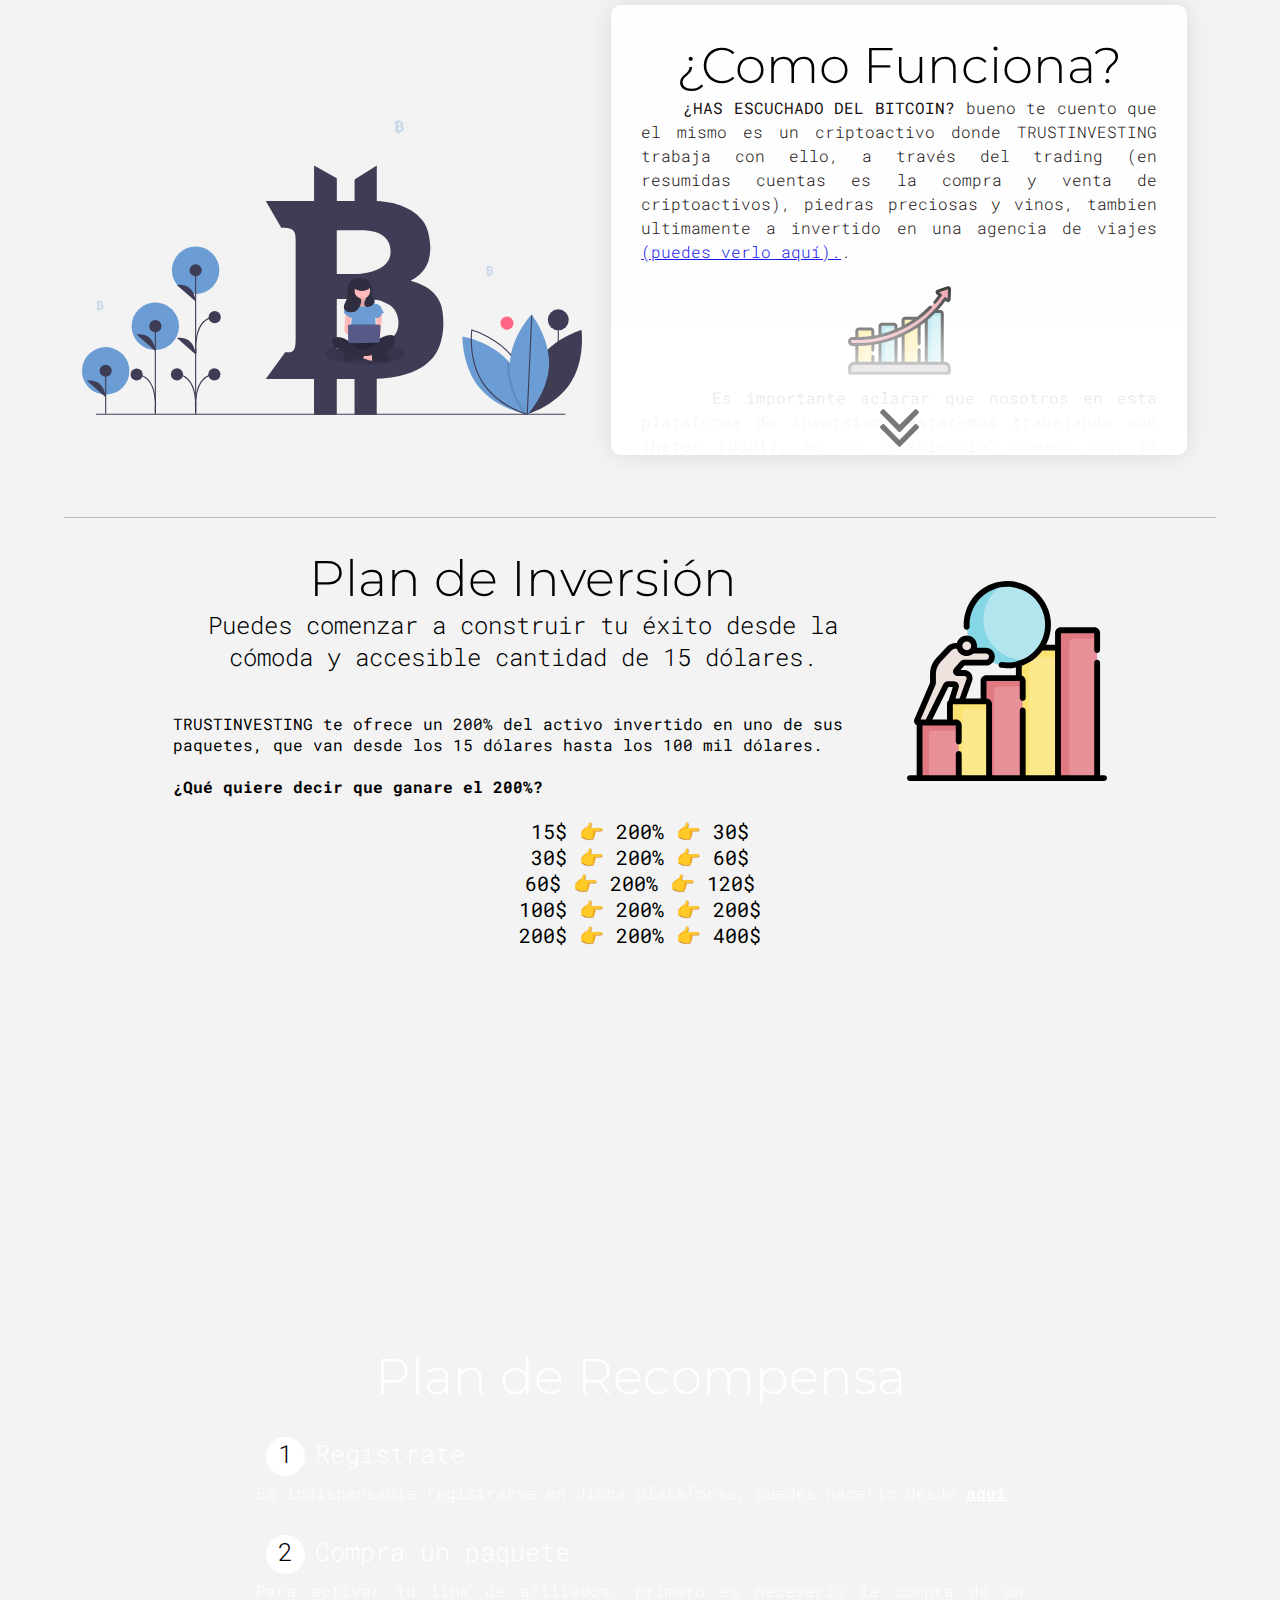
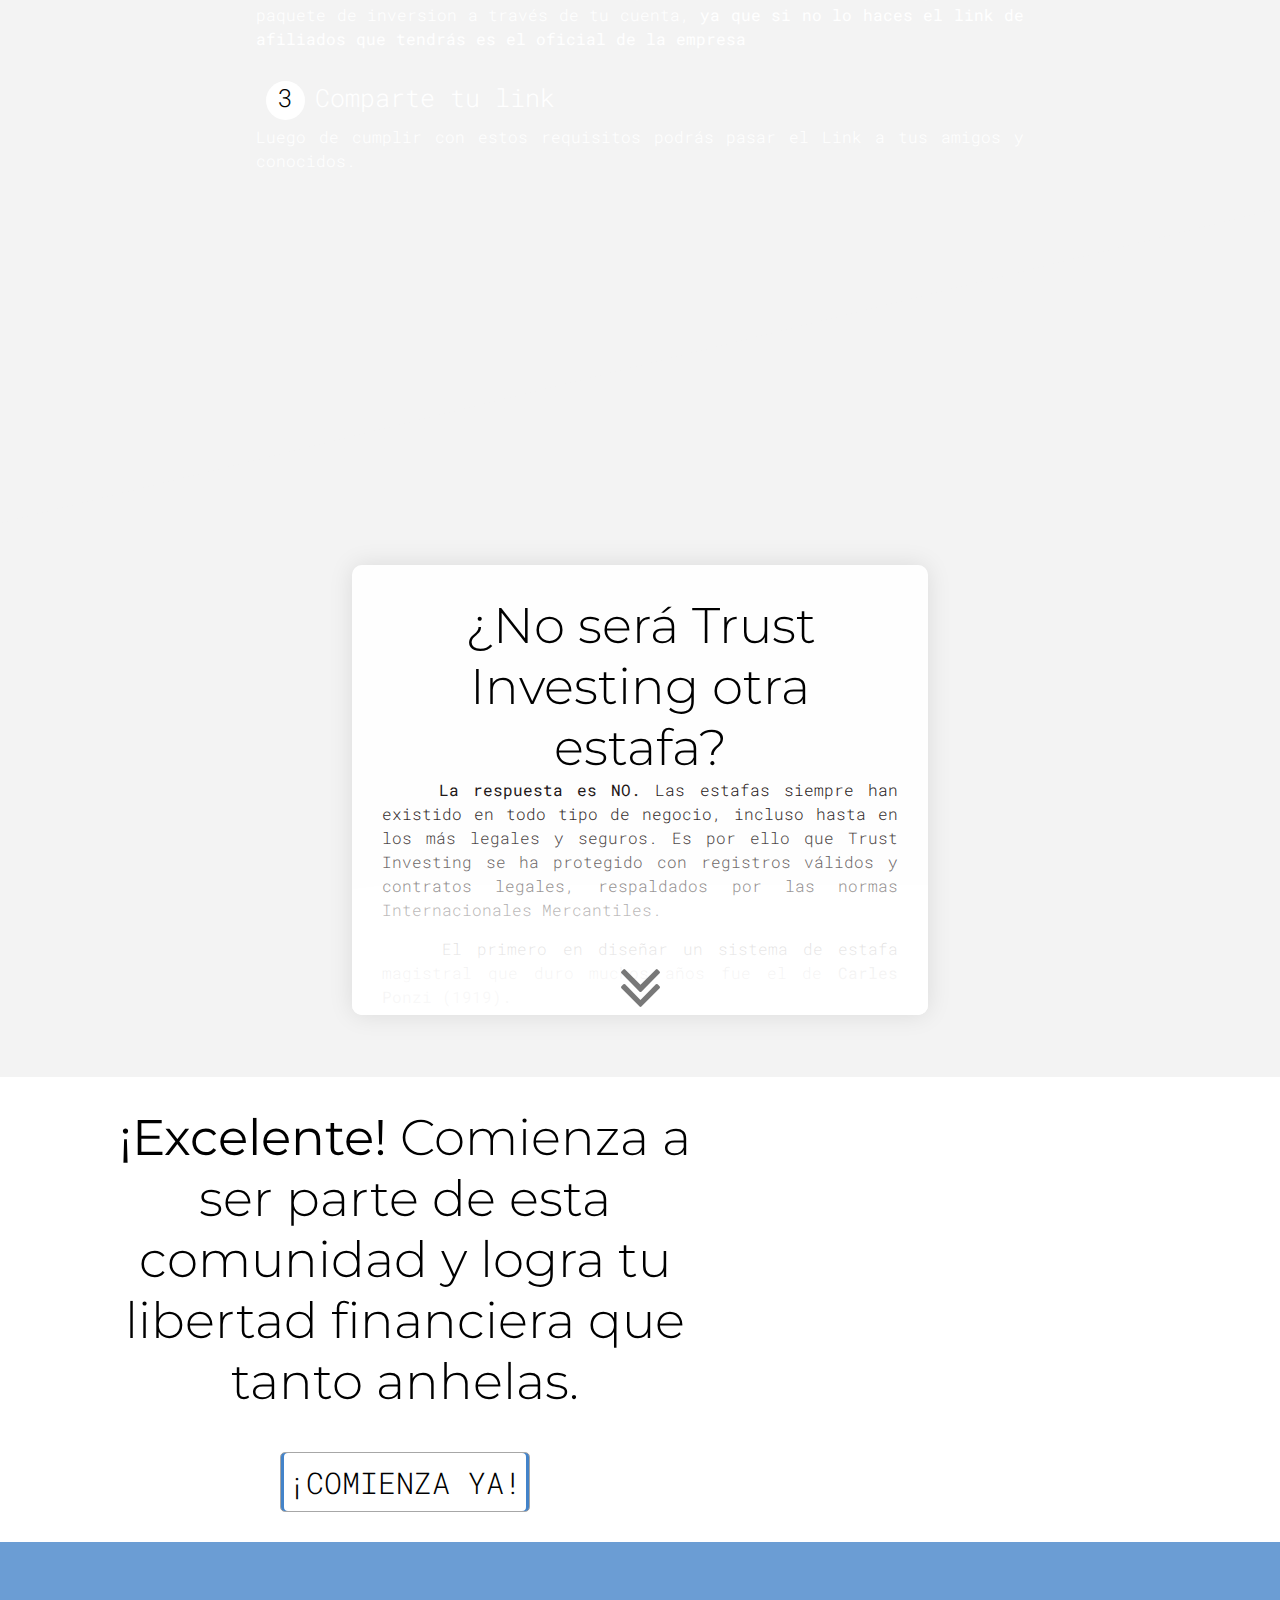
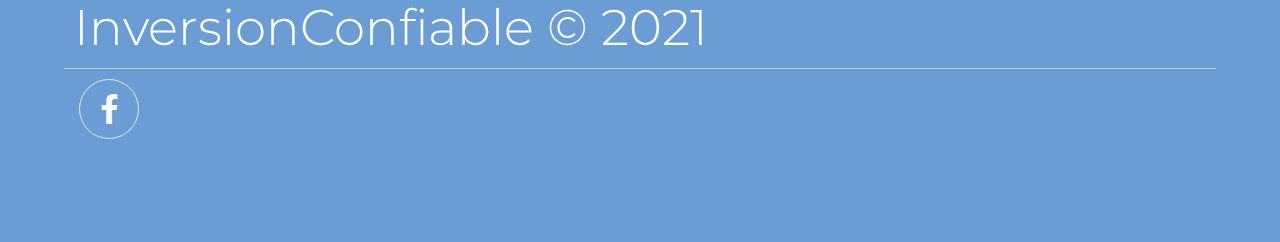
==== commit aa86b68d: "mensaje23" ====
--- a/index.html
+++ b/index.html
@@ -66,6 +66,10 @@
                     <div class="card2 card-blog">
                         <div class="table">
                             <p>
+                              <p class="primero">¿Te has preguntado porque es tan famoso este tema de las criptomonedas?</p>
+                              <br>
+                              <p>Porque es la razon de que muchas personas ganen bastante dinero. ¡Ya llego a <b>CUBA</b>! Te invito a conocer el proyecto que te cambiara la vida TRUST INVESTING. </p>
+                              <br>
                                 <strong> En mayo pasado de 2019, Ruslán Concepción invirtió sus primeros 15 dólares. Así comenzó su aventura en el “mundo cripto”. Este Ingeniero Industrial asegura haber solucionado, gracias a la moneda digital, problemas concretos de su vida.</strong>
                                 <br>
                                 <br>
@@ -75,16 +79,20 @@
                                 <br>
                                 Ruslan Concepción se ha convertido en nuestro Director Nacional, rango por el que gana 3000 mensual además de sus inversiones, se le puede ver junto a famosos artistas como Waldo Mendoza (Team Líder) que también invita y da fe de está maravillosa oportunidad.
                                 <br>
-                                <b>A continuación pones el siguiente video, donde indica aparece Waldo Mendoza junto a Ruslan</b>
+                                <b>Mira el siguiente video</b>
                             </p>
                         </div>
                     </div>
                 </div>
             </div>
         </div>
-        <iframe width="560" height="315" src="https://www.youtube.com/embed/cdb6HAQ-29Q" title="YouTube video player" frameborder="0" allow="accelerometer; autoplay; clipboard-write; encrypted-media; gyroscope; picture-in-picture" allowfullscreen class="video"></iframe>
-        <br>
-        <iframe width="560" height="315" src="https://www.youtube.com/embed/-MWetZzUrAw" title="YouTube video player" frameborder="0" allow="accelerometer; autoplay; clipboard-write; encrypted-media; gyroscope; picture-in-picture" allowfullscreen class="video"></iframe>
+        <div class="contenedor-videos">
+          <iframe width="560" height="315" src="https://www.youtube.com/embed/cdb6HAQ-29Q" title="YouTube video player" frameborder="0" allow="accelerometer; autoplay; clipboard-write; encrypted-media; gyroscope; picture-in-picture" allowfullscreen class="video"></iframe>
+          <br>
+          <iframe width="560" height="315" src="https://www.youtube.com/embed/-MWetZzUrAw" title="YouTube video player" frameborder="0" allow="accelerometer; autoplay; clipboard-write; encrypted-media; gyroscope; picture-in-picture" allowfullscreen class="video"></iframe>
+        </div>
+
+
         <section class="acerca-de">
             <div class="sobreNosotros">
                 <div class="contenedor sombra">
--- a/style/estilos.css
+++ b/style/estilos.css
@@ -39,6 +39,9 @@
 .video{
     display: block;
     margin: auto;
+}
+.contenedor-video{
+  width: 100%
 }
 .teleg{
     width: 60px;
@@ -1019,6 +1022,12 @@
         font-size: 35px;
 
     }
+    .video{
+        display: block;
+        margin: auto;
+        width: auto;
+        height: auto;
+    }
 
     .sobreNosotros .ilustracion{
         width: 80%;
@@ -1092,15 +1101,17 @@
     .imagen-exito{
         display: none;
     }
-    .video{
-        width: 400px;
-        height: 246px;
-    }
     .exito .texto-exito{
         width: 90%;
     }
     .sombraDespues{
         height: 1750px;
+    }
+    .video{
+        display: block;
+        margin: auto;
+        width: auto;
+        height: auto;
     }
 }
 @media screen and (max-width:310px){
